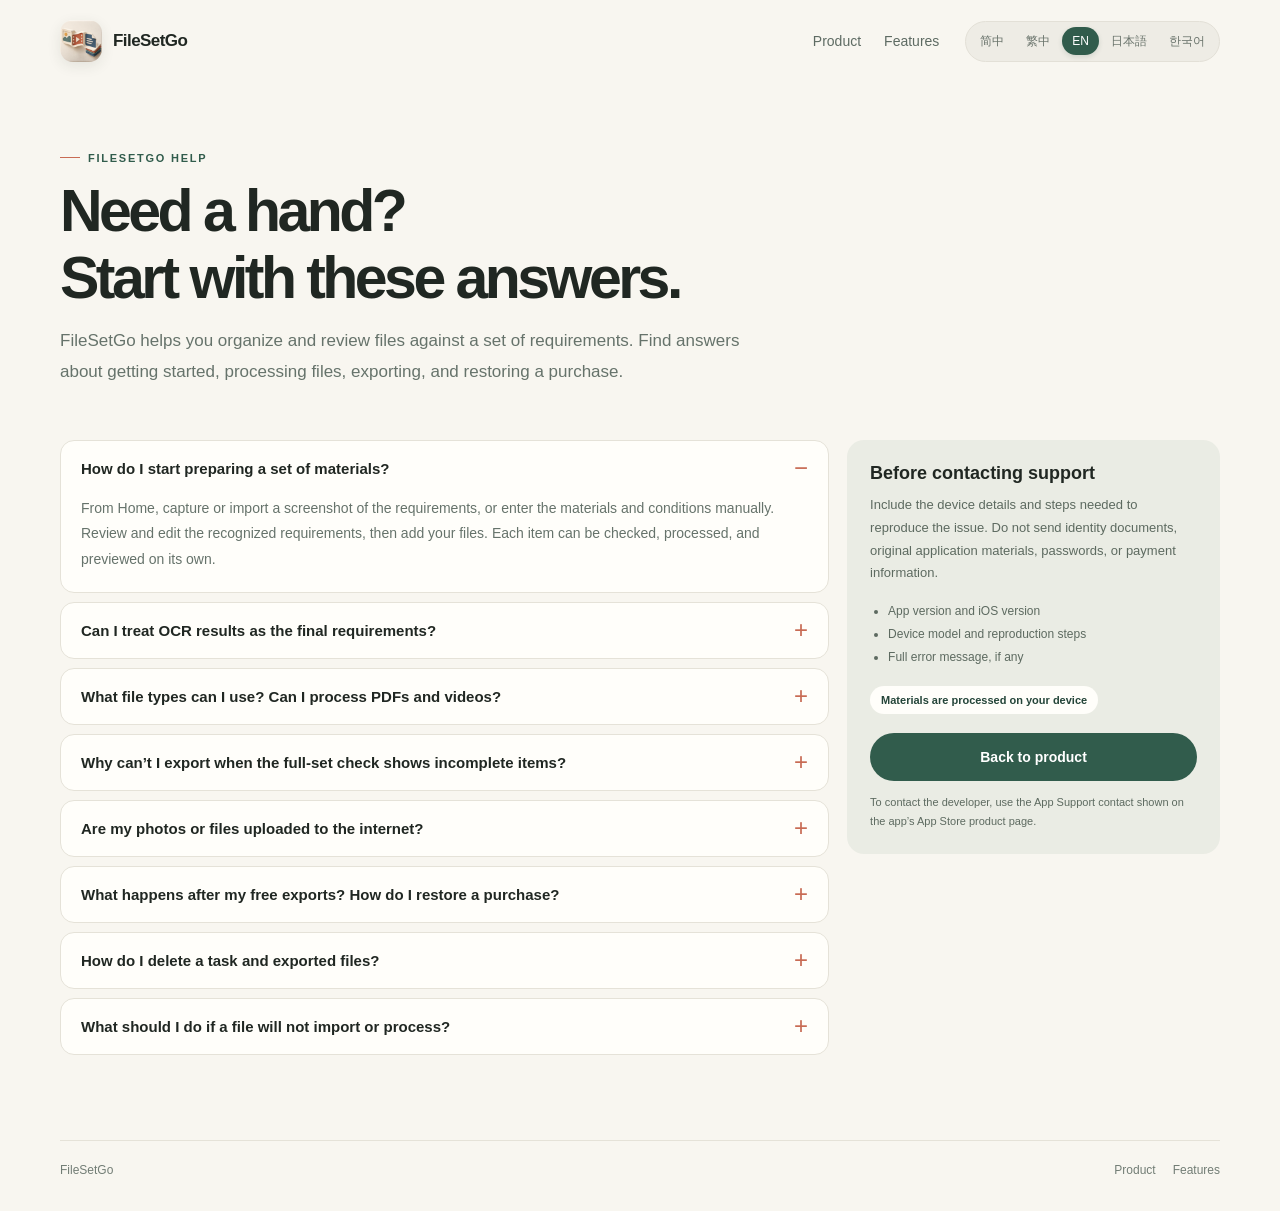
==== support.html @ eb893de4 "Add files via upload" ====
<!doctype html>
<html lang="zh-Hans">
<head>
  <meta charset="utf-8">
  <meta name="viewport" content="width=device-width, initial-scale=1">
  <meta name="theme-color" content="#f8f6f0">
  <meta name="description" id="meta-description" content="资料整整好 FileSetGo 使用帮助：从要求截图识别到材料处理、整套检查、导出和恢复购买。">
  <link rel="icon" type="image/png" href="./assets/app-icon.png">
  <link rel="stylesheet" href="./assets/site.css">
  <link rel="alternate" hreflang="zh-Hans" href="?lang=zh-Hans">
  <link rel="alternate" hreflang="zh-Hant-HK" href="?lang=zh-Hant-HK">
  <link rel="alternate" hreflang="en" href="?lang=en">
  <link rel="alternate" hreflang="ja" href="?lang=ja">
  <link rel="alternate" hreflang="ko" href="?lang=ko">
  <title>技术支持 · 资料整整好 FileSetGo</title>
</head>
<body>
<div class="wrap">
  <header class="site-header">
    <a class="brand" href="./index.html" aria-label="FileSetGo home"><img src="./assets/app-icon.png" alt=""><span class="brand-name" data-copy="brand">资料整整好 · FileSetGo</span></a>
    <div class="header-actions">
      <nav class="main-nav" aria-label="Main navigation"><a href="./index.html" data-copy="navHome">产品介绍</a><a href="./index.html#features" data-copy="navFeatures">功能</a></nav>
      <div class="language-picker" aria-label="Select language">
        <button type="button" data-lang="zh-Hans" aria-current="true">简中</button><button type="button" data-lang="zh-Hant-HK">繁中</button><button type="button" data-lang="en">EN</button><button type="button" data-lang="ja">日本語</button><button type="button" data-lang="ko">한국어</button>
      </div>
    </div>
  </header>
  <main>
    <section class="support-hero">
      <span class="eyebrow" data-copy="eyebrow">FileSetGo 使用帮助</span>
      <h1 data-copy="heroTitle">遇到问题？<br>先从这里找答案。</h1>
      <p data-copy="heroBody">资料整整好帮助你按要求整理和检查材料。下面整理了开始使用、文件处理、导出与购买恢复的常见解答。</p>
    </section>
    <section class="support-layout">
      <div class="faq-list">
        <details open><summary data-copy="q1">怎样开始整理一套材料？</summary><div class="faq-answer"><p data-copy="a1">从首页选择拍摄或导入要求截图，也可以手动列出材料和条件。识别后先核对并修改要求，再添加材料。每一项材料都可以单独确认、处理和预览。</p></div></details>
        <details><summary data-copy="q2">OCR 识别结果可以直接当作最终要求吗？</summary><div class="faq-answer"><p data-copy="a2">不可以。OCR 只帮助提取图片文字，模糊、裁切或复杂排版可能影响识别。请对照原始要求逐项确认，必要时手动修改；是否符合提交机构要求，以对方最终规则为准。</p></div></details>
        <details><summary data-copy="q3">支持哪些材料？可以处理 PDF 和视频吗？</summary><div class="faq-answer"><p data-copy="a3">可导入常见照片和图片、文件与扫描件、PDF，以及支持的视频。图片可以裁剪或调整尺寸和文件大小；PDF 可以预览、合并和调整页面；视频可裁剪、压缩或提取静帧。具体可用操作取决于文件类型和要求。</p></div></details>
        <details><summary data-copy="q4">整套检查显示还有项目未完成，为什么不能导出？</summary><div class="faq-answer"><p data-copy="a4">请打开检查结果中标记的材料，补充要求或重新处理后再检查。只有必需材料均已完成且通过当前检查，整套材料才可导出。自动检查用于整理参考，不代表平台或机构的最终审核结论。</p></div></details>
        <details><summary data-copy="q5">我的照片或文件会上传到网上吗？</summary><div class="faq-answer"><p data-copy="a5">导入材料、OCR 和文件处理都在设备本地完成，原始材料不会上传到 FileSetGo 的开发者服务器。购买、恢复购买与 App Store 版本检查会连接 Apple 服务；你主动保存或分享时，文件会交给所选的系统服务或 App。</p></div></details>
        <details><summary data-copy="q6">免费导出次数用完后，如何购买或恢复？</summary><div class="faq-answer"><p data-copy="a6">每台设备可免费成功导出 2 次。之后可在 App「设置」→「导出权限」中购买一次性永久解锁，以后不限次数导出。若已购买，请在同一页面点「恢复购买」，并确认设备已登录购买时使用的 Apple 账户。</p></div></details>
        <details><summary data-copy="q7">怎样删除任务和导出的文件？</summary><div class="faq-answer"><p data-copy="a7">在 App 中删除对应任务会清理 App 管理的相关文件。保存或分享至「照片」「文件」或其他 App 的副本由相应位置管理，需要分别前往该位置删除。设备备份行为取决于 iOS 设置。</p></div></details>
        <details><summary data-copy="q8">文件无法导入或处理时该怎么办？</summary><div class="faq-answer"><p data-copy="a8">先确认格式受支持、文件可正常打开、设备有足够存储空间。如果从照片图库导入，请检查 iOS「设置」中的照片权限；拍照时检查相机权限。若仍失败，请记录 App 版本、iOS 版本、设备型号、操作步骤和错误提示。</p></div></details>
      </div>
      <aside class="support-aside">
        <h2 data-copy="asideTitle">联系支持前，准备这些信息</h2>
        <p data-copy="asideBody">描述问题时附上必要的环境与步骤，能帮助我们更快定位。请勿发送身份证件、原始申请材料、密码或付款信息。</p>
        <ul><li data-copy="asideItem1">App 版本与 iOS 版本</li><li data-copy="asideItem2">设备型号与可复现步骤</li><li data-copy="asideItem3">完整错误提示（如有）</li></ul>
        <span class="support-chip" data-copy="asideChip">材料处理在设备本地完成</span>
        <a class="button button-primary" href="./index.html" data-copy="asideButton">返回产品介绍</a>
        <p class="small-note" data-copy="asideFoot">如需联系开发者，请使用 App Store 产品页面提供的「App 支持」联系方式。</p>
      </aside>
    </section>
  </main>
  <footer class="footer"><span data-copy="footerBrand">资料整整好 · FileSetGo</span><div class="footer-links"><a href="./index.html" data-copy="navHome">产品介绍</a><a href="./index.html#features" data-copy="navFeatures">功能</a></div></footer>
</div>

<script type="application/json" id="translations">
{
  "zh-Hans":{"title":"技术支持 · 资料整整好 FileSetGo","description":"资料整整好 FileSetGo 使用帮助：从要求截图识别到材料处理、整套检查、导出和恢复购买。","brand":"资料整整好 · FileSetGo","navHome":"产品介绍","navFeatures":"功能","eyebrow":"FileSetGo 使用帮助","heroTitle":"遇到问题？\\n先从这里找答案。","heroBody":"资料整整好帮助你按要求整理和检查材料。下面整理了开始使用、文件处理、导出与购买恢复的常见解答。","q1":"怎样开始整理一套材料？","a1":"从首页选择拍摄或导入要求截图，也可以手动列出材料和条件。识别后先核对并修改要求，再添加材料。每一项材料都可以单独确认、处理和预览。","q2":"OCR 识别结果可以直接当作最终要求吗？","a2":"不可以。OCR 只帮助提取图片文字，模糊、裁切或复杂排版可能影响识别。请对照原始要求逐项确认，必要时手动修改；是否符合提交机构要求，以对方最终规则为准。","q3":"支持哪些材料？可以处理 PDF 和视频吗？","a3":"可导入常见照片和图片、文件与扫描件、PDF，以及支持的视频。图片可以裁剪或调整尺寸和文件大小；PDF 可以预览、合并和调整页面；视频可裁剪、压缩或提取静帧。具体可用操作取决于文件类型和要求。","q4":"整套检查显示还有项目未完成，为什么不能导出？","a4":"请打开检查结果中标记的材料，补充要求或重新处理后再检查。只有必需材料均已完成且通过当前检查，整套材料才可导出。自动检查用于整理参考，不代表平台或机构的最终审核结论。","q5":"我的照片或文件会上传到网上吗？","a5":"导入材料、OCR 和文件处理都在设备本地完成，原始材料不会上传到 FileSetGo 的开发者服务器。购买、恢复购买与 App Store 版本检查会连接 Apple 服务；你主动保存或分享时，文件会交给所选的系统服务或 App。","q6":"免费导出次数用完后，如何购买或恢复？","a6":"每台设备可免费成功导出 2 次。之后可在 App「设置」→「导出权限」中购买一次性永久解锁，以后不限次数导出。若已购买，请在同一页面点「恢复购买」，并确认设备已登录购买时使用的 Apple 账户。","q7":"怎样删除任务和导出的文件？","a7":"在 App 中删除对应任务会清理 App 管理的相关文件。保存或分享至「照片」「文件」或其他 App 的副本由相应位置管理，需要分别前往该位置删除。设备备份行为取决于 iOS 设置。","q8":"文件无法导入或处理时该怎么办？","a8":"先确认格式受支持、文件可正常打开、设备有足够存储空间。如果从照片图库导入，请检查 iOS「设置」中的照片权限；拍照时检查相机权限。若仍失败，请记录 App 版本、iOS 版本、设备型号、操作步骤和错误提示。","asideTitle":"联系支持前，准备这些信息","asideBody":"描述问题时附上必要的环境与步骤，能帮助我们更快定位。请勿发送身份证件、原始申请材料、密码或付款信息。","asideItem1":"App 版本与 iOS 版本","asideItem2":"设备型号与可复现步骤","asideItem3":"完整错误提示（如有）","asideChip":"材料处理在设备本地完成","asideButton":"返回产品介绍","asideFoot":"如需联系开发者，请使用 App Store 产品页面提供的「App 支持」联系方式。","footerBrand":"资料整整好 · FileSetGo"},
  "zh-Hant-HK":{"title":"技術支援 · 資料整整好 FileSetGo","description":"資料整整好 FileSetGo 使用指南：由辨識要求截圖，到處理資料、檢查整套結果、匯出及恢復購買。","brand":"資料整整好 · FileSetGo","navHome":"產品介紹","navFeatures":"功能","eyebrow":"FileSetGo 使用指南","heroTitle":"遇到問題？\\n先在這裡找答案。","heroBody":"資料整整好助你按要求整理及檢查資料。以下解答涵蓋開始使用、檔案處理、匯出及恢復購買。","q1":"如何開始整理一套資料？","a1":"在首頁拍攝或匯入要求截圖，亦可手動列出資料及條件。辨識後先核對並修改要求，再加入資料。每項資料均可獨立確認、處理及預覽。","q2":"OCR 辨識結果可以直接當作最終要求嗎？","a2":"不可以。OCR 只協助擷取圖片文字；模糊、裁切或複雜排版可能影響辨識。請對照原始要求逐項確認，並在需要時手動修改；是否符合提交機構的要求，須以對方最終規則為準。","q3":"支援哪些資料？可以處理 PDF 和影片嗎？","a3":"可匯入常見相片和圖片、檔案及掃描文件、PDF，以及支援的影片。圖片可裁剪或調整尺寸及檔案大小；PDF 可預覽、合併及調整頁面；影片可裁剪、壓縮或擷取靜態畫面。可用操作視乎檔案類型和要求。","q4":"整套檢查顯示有項目未完成，為何不能匯出？","a4":"請開啟檢查結果中標示的資料，補充要求或重新處理，再次檢查。只有必需資料全部完成並通過目前檢查，整套資料才可匯出。自動檢查只供整理參考，並非平台或機構的最終審核結論。","q5":"我的相片或檔案會上載到網上嗎？","a5":"匯入資料、OCR 和檔案處理均在裝置本機完成，原始資料不會上載至 FileSetGo 開發者伺服器。購買、恢復購買及檢查 App Store 版本時會連接 Apple 服務；你主動儲存或分享時，檔案會交予所選系統服務或 App。","q6":"免費匯出次數用完後，如何購買或恢復？","a6":"每部裝置可免費成功匯出 2 次。之後可在 App「設定」→「匯出權限」購買一次性永久解鎖，之後不限次數匯出。如已購買，請在同一頁按「恢復購買」，並確認裝置已登入購買時使用的 Apple 帳戶。","q7":"如何刪除任務及已匯出的檔案？","a7":"在 App 刪除任務會清理 App 管理的相關檔案。已儲存或分享至「相片」「檔案」或其他 App 的副本由相應位置管理，須前往該位置分別刪除。裝置備份行為取決於 iOS 設定。","q8":"檔案無法匯入或處理時該怎麼辦？","a8":"先確認格式受支援、檔案可正常開啟，以及裝置有足夠儲存空間。如從相片圖庫匯入，請檢查 iOS「設定」內的相片權限；拍照時則檢查相機權限。如仍然失敗，請記下 App 版本、iOS 版本、裝置型號、操作步驟和錯誤提示。","asideTitle":"聯絡支援前，請準備以下資料","asideBody":"提供必要的裝置資料和操作步驟，有助我們更快找出問題。請勿傳送身份證明文件、原始申請資料、密碼或付款資料。","asideItem1":"App 版本及 iOS 版本","asideItem2":"裝置型號及重現步驟","asideItem3":"完整錯誤提示（如有）","asideChip":"資料在裝置本機處理","asideButton":"返回產品介紹","asideFoot":"如需聯絡開發者，請使用 App Store 產品頁面提供的「App 支援」聯絡方式。","footerBrand":"資料整整好 · FileSetGo"},
  "en":{"title":"Support · FileSetGo","description":"FileSetGo help for requirement screenshots, file processing, full-set checks, exports, and purchase restoration.","brand":"FileSetGo","navHome":"Product","navFeatures":"Features","eyebrow":"FileSetGo help","heroTitle":"Need a hand?\\nStart with these answers.","heroBody":"FileSetGo helps you organize and review files against a set of requirements. Find answers about getting started, processing files, exporting, and restoring a purchase.","q1":"How do I start preparing a set of materials?","a1":"From Home, capture or import a screenshot of the requirements, or enter the materials and conditions manually. Review and edit the recognized requirements, then add your files. Each item can be checked, processed, and previewed on its own.","q2":"Can I treat OCR results as the final requirements?","a2":"No. OCR helps extract text from an image. Blur, cropping, or complex layouts can affect recognition. Compare each result with the original instructions and edit it when needed. The receiving organization’s rules determine what is acceptable.","q3":"What file types can I use? Can I process PDFs and videos?","a3":"You can import common photos and images, files and scans, PDFs, and supported videos. Crop images or adjust their dimensions and file size; preview, merge, and rearrange PDF pages; trim or compress videos; or extract still frames. Available actions depend on the file and its requirements.","q4":"Why can’t I export when the full-set check shows incomplete items?","a4":"Open the flagged items, add or correct their requirements, or process them again, then rerun the check. Required items must be complete and pass the current checks before the full set can be exported. These checks help organize your work; they are not a final decision from a platform or organization.","q5":"Are my photos or files uploaded to the internet?","a5":"Imported materials, OCR, and file processing run on your device. Source files are not uploaded to FileSetGo developer servers. Purchases, restoration, and App Store version checks connect to Apple services. If you choose to save or share, files are handed to the system service or app you select.","q6":"What happens after my free exports? How do I restore a purchase?","a6":"Each device includes 2 successful exports at no charge. You can then make a one-time purchase in Settings → Export Access to unlock unlimited exports. If you already purchased, choose Restore Purchases on that screen and make sure you are signed in to the same Apple Account.","q7":"How do I delete a task and exported files?","a7":"Deleting a task in the app cleans up related files managed by FileSetGo. Copies saved or shared to Photos, Files, or another app are managed there and must be deleted separately. Device backups depend on your iOS settings.","q8":"What should I do if a file will not import or process?","a8":"Check that the format is supported, the file opens normally, and your device has enough free space. For imports from Photos, check Photos permission in iOS Settings; for capture, check Camera permission. If the issue continues, note your app and iOS versions, device model, steps to reproduce, and the full error message.","asideTitle":"Before contacting support","asideBody":"Include the device details and steps needed to reproduce the issue. Do not send identity documents, original application materials, passwords, or payment information.","asideItem1":"App version and iOS version","asideItem2":"Device model and reproduction steps","asideItem3":"Full error message, if any","asideChip":"Materials are processed on your device","asideButton":"Back to product","asideFoot":"To contact the developer, use the App Support contact shown on the app’s App Store product page.","footerBrand":"FileSetGo"},
  "ja":{"title":"サポート · FileSetGo","description":"FileSetGo の使い方：条件画像の認識、ファイル処理、一式確認、書き出し、購入の復元。","brand":"FileSetGo","navHome":"製品紹介","navFeatures":"機能","eyebrow":"FileSetGo サポート","heroTitle":"お困りですか？\\nまずはこちらをご確認ください。","heroBody":"FileSetGo は条件に沿った資料の整理と確認をサポートします。使い始め方、ファイル処理、書き出し、購入の復元についてご案内します。","q1":"資料一式の準備はどこから始めますか？","a1":"ホームで条件のスクリーンショットを撮影または読み込みます。資料と条件を手入力することもできます。認識結果を確認・編集してからファイルを追加してください。資料は項目ごとに確認、処理、プレビューできます。","q2":"OCR の結果を最終的な条件として使えますか？","a2":"いいえ。OCR は画像から文字を読み取る補助機能です。画像のぼやけ、切り抜き、複雑なレイアウトで認識結果が変わることがあります。元の案内と照らし合わせて確認し、必要に応じて修正してください。提出先の規則が最終判断となります。","q3":"どのようなファイルに対応していますか？PDF や動画も処理できますか？","a3":"一般的な写真・画像、ファイルやスキャン、PDF、対応する動画を読み込めます。画像の切り抜きやサイズ調整、PDF のプレビュー・結合・ページ整理、動画のトリミング・圧縮、静止画フレームの抽出に対応します。操作内容はファイルと条件によって異なります。","q4":"一式チェックに未完了項目があると書き出せないのはなぜですか？","a4":"該当する資料を開き、条件を追加・修正するか、もう一度処理してから再確認してください。必須項目が完了し、現在のチェックを通過すると一式を書き出せます。チェック結果は整理の参考であり、提出先の最終審査を示すものではありません。","q5":"写真やファイルはインターネットにアップロードされますか？","a5":"読み込んだ資料、OCR、ファイル処理は端末内で実行します。元ファイルを FileSetGo の開発者サーバーへアップロードしません。購入、復元、App Store のバージョン確認では Apple のサービスに接続します。保存や共有を選んだ場合、ファイルは選択したシステムサービスまたはアプリに渡されます。","q6":"無料の書き出し回数を使い切った後、購入や復元はどうしますか？","a6":"各端末で 2 回まで無料で書き出せます。その後、設定 → 書き出し権限から一度だけ購入して回数無制限にできます。購入済みの場合は同じ画面で「購入を復元」を選び、購入時と同じ Apple Account にサインインしていることを確認してください。","q7":"タスクや書き出したファイルを削除するには？","a7":"App 内でタスクを削除すると、FileSetGo が管理する関連ファイルも整理されます。「写真」「ファイル」やほかの App に保存・共有したコピーは、それぞれの場所で削除してください。端末のバックアップは iOS の設定に従います。","q8":"ファイルを読み込めない、または処理できない場合は？","a8":"対応形式であること、ファイルを正常に開けること、端末に十分な空き容量があることを確認してください。写真から読み込む場合は iOS 設定の写真アクセス、撮影時はカメラのアクセス権を確認します。解決しない場合は App と iOS のバージョン、端末の機種、再現手順、エラー全文を記録してください。","asideTitle":"サポートへ連絡する前に","asideBody":"問題の再現に必要な端末情報と手順をお知らせください。本人確認書類、申請元の資料、パスワード、決済情報は送らないでください。","asideItem1":"App と iOS のバージョン","asideItem2":"端末の機種と再現手順","asideItem3":"エラー全文（表示された場合）","asideChip":"資料は端末内で処理","asideButton":"製品紹介へ戻る","asideFoot":"開発者へのお問い合わせは、App Store の製品ページに記載された App サポート窓口をご利用ください。","footerBrand":"FileSetGo"},
  "ko":{"title":"지원 · FileSetGo","description":"FileSetGo 도움말: 요구 사항 이미지 인식, 파일 처리, 전체 검사, 내보내기 및 구매 복원.","brand":"FileSetGo","navHome":"제품 소개","navFeatures":"기능","eyebrow":"FileSetGo 도움말","heroTitle":"도움이 필요하신가요?\\n먼저 여기서 확인하세요.","heroBody":"FileSetGo는 요구 사항에 맞춰 자료를 정리하고 확인하도록 도와줍니다. 시작하기, 파일 처리, 내보내기, 구매 복원에 관한 답변을 확인하세요.","q1":"자료 모음을 어떻게 준비하기 시작하나요?","a1":"홈에서 요구 사항 스크린샷을 촬영하거나 가져오세요. 자료와 조건을 직접 입력할 수도 있습니다. 인식 결과를 확인하고 수정한 뒤 파일을 추가하세요. 각 항목을 따로 확인하고 처리하고 미리 볼 수 있습니다.","q2":"OCR 인식 결과를 최종 요구 사항으로 사용해도 되나요?","a2":"아니요. OCR은 이미지의 텍스트를 추출하는 데 도움을 줍니다. 흐림, 잘림, 복잡한 레이아웃 때문에 인식이 달라질 수 있습니다. 원본 안내와 대조해 확인하고 필요하면 수정하세요. 제출 기관의 최종 규칙을 따라야 합니다.","q3":"어떤 자료를 지원하나요? PDF와 동영상도 처리할 수 있나요?","a3":"일반 사진과 이미지, 파일 및 스캔본, PDF, 지원되는 동영상을 가져올 수 있습니다. 이미지를 자르거나 크기와 용량을 조정하고, PDF를 미리 보고 병합하거나 페이지를 정리할 수 있습니다. 동영상을 자르거나 압축하고 정지 화면을 추출할 수 있습니다. 사용 가능한 작업은 파일과 조건에 따라 다릅니다.","q4":"전체 검사에서 미완료 항목이 있으면 왜 내보낼 수 없나요?","a4":"표시된 자료를 열어 조건을 추가하거나 수정하고 다시 처리한 후 재검사하세요. 필수 항목이 모두 완료되고 현재 검사를 통과해야 전체 자료를 내보낼 수 있습니다. 자동 검사는 정리 참고용이며 플랫폼이나 기관의 최종 심사 결과를 의미하지 않습니다.","q5":"사진이나 파일이 인터넷에 업로드되나요?","a5":"가져온 자료, OCR, 파일 처리는 기기에서 실행됩니다. 원본 파일을 FileSetGo 개발자 서버에 업로드하지 않습니다. 구매, 복원, App Store 버전 확인 시 Apple 서비스에 연결됩니다. 저장이나 공유를 선택하면 파일이 선택한 시스템 서비스 또는 앱으로 전달됩니다.","q6":"무료 내보내기를 다 사용한 후 어떻게 구매하거나 복원하나요?","a6":"기기마다 성공적으로 2회까지 무료로 내보낼 수 있습니다. 이후 설정 → 내보내기 권한에서 1회 구매하여 무제한 내보내기를 잠금 해제할 수 있습니다. 이미 구매했다면 같은 화면에서 ‘구매 복원’을 누르고 구매에 사용한 Apple 계정에 로그인했는지 확인하세요.","q7":"작업과 내보낸 파일을 어떻게 삭제하나요?","a7":"앱에서 작업을 삭제하면 FileSetGo가 관리하는 관련 파일을 정리합니다. 사진, 파일 또는 다른 앱에 저장하거나 공유한 사본은 해당 위치에서 각각 삭제해야 합니다. 기기 백업은 iOS 설정에 따릅니다.","q8":"파일을 가져오거나 처리할 수 없으면 어떻게 하나요?","a8":"지원되는 형식인지, 파일이 정상적으로 열리는지, 기기에 여유 공간이 충분한지 확인하세요. 사진에서 가져오는 경우 iOS 설정의 사진 접근 권한을 확인하고 촬영 시에는 카메라 권한을 확인하세요. 계속 문제가 발생하면 앱과 iOS 버전, 기기 모델, 재현 단계, 전체 오류 메시지를 기록하세요.","asideTitle":"지원팀에 문의하기 전에","asideBody":"문제를 확인할 수 있도록 기기 정보와 재현 단계를 포함해 주세요. 신분증, 원본 신청 자료, 암호 또는 결제 정보를 보내지 마세요.","asideItem1":"앱 버전 및 iOS 버전","asideItem2":"기기 모델 및 재현 단계","asideItem3":"전체 오류 메시지(있는 경우)","asideChip":"자료는 기기에서 처리됩니다","asideButton":"제품 소개로 돌아가기","asideFoot":"개발자에게 문의하려면 App Store 제품 페이지에 표시된 앱 지원 연락처를 이용하세요.","footerBrand":"FileSetGo"}
}
</script>
<script src="./assets/site.js" defer></script>
</body>
</html>
---- assets/site.css ----
:root {
  color-scheme: light;
  --ink: #202722;
  --muted: #66736b;
  --paper: #f8f6f0;
  --white: #fffefa;
  --line: #e5e2d8;
  --green: #315c4c;
  --green-dark: #244539;
  --coral: #c86b54;
  --gold: #e6bd65;
  font-family: -apple-system, BlinkMacSystemFont, "DM Sans", "Noto Sans HK", "Noto Sans JP", "Noto Sans KR", "Segoe UI", sans-serif;
  color: var(--ink);
  background: var(--paper);
  font-synthesis: none;
}
* { box-sizing: border-box; }
html { scroll-behavior: smooth; }
body { margin: 0; min-width: 320px; background: var(--paper); }
a { color: inherit; text-decoration: none; }
button { font: inherit; }
.wrap { width: min(1160px, calc(100% - 48px)); margin-inline: auto; }
.site-header { height: 82px; display: flex; align-items: center; justify-content: space-between; gap: 20px; }
.brand { display: inline-flex; align-items: center; gap: 11px; font-weight: 700; letter-spacing: -.035em; }
.brand img { width: 42px; height: 42px; border-radius: 13px; box-shadow: 0 4px 14px #27382c18; }
.brand-name { font-size: 17px; }
.header-actions { display: flex; align-items: center; gap: 26px; }
.main-nav { display: flex; gap: 23px; color: #5e6b63; font-size: 14px; }
.main-nav a:hover, .footer a:hover { color: var(--coral); }
.language-picker { display: flex; align-items: center; padding: 4px; gap: 2px; background: #eeece5; border: 1px solid #e3e0d7; border-radius: 999px; }
.language-picker button { border: 0; background: transparent; color: #69736b; border-radius: 999px; padding: 7px 10px; cursor: pointer; font-size: 12px; }
.language-picker button[aria-current="true"] { color: white; background: var(--green); box-shadow: 0 2px 5px #24453924; }
.eyebrow { display: inline-flex; gap: 8px; align-items: center; text-transform: uppercase; letter-spacing: .16em; color: var(--green); font-size: 11px; font-weight: 700; }
.eyebrow::before { content: ""; width: 20px; height: 1px; background: var(--coral); }
.hero { position: relative; overflow: hidden; padding: 57px 0 75px; border-radius: 30px; background: radial-gradient(ellipse at 78% 3%, #f1e0c3 0, transparent 36%), linear-gradient(130deg, #fbfaf6 8%, #f0ede4 100%); }
.hero::after { position: absolute; z-index: 0; content: ""; width: 510px; height: 510px; right: -190px; bottom: -280px; border-radius: 50%; border: 1px solid #c86b5428; box-shadow: 0 0 0 46px #ffffff24, 0 0 0 92px #ffffff1c; }
.hero-grid { position: relative; z-index: 1; display: grid; grid-template-columns: 1fr .88fr; align-items: center; gap: 24px; min-height: 500px; }
.hero-copy { max-width: 585px; padding: 0 0 0 28px; }
.hero-copy h1 { margin: 19px 0 18px; max-width: 590px; white-space: pre-line; font-size: clamp(43px, 5vw, 68px); line-height: 1.12; letter-spacing: -.065em; font-weight: 700; }
.hero-copy p { max-width: 540px; color: #626d65; font-size: 18px; line-height: 1.8; margin: 0; }
.actions { display: flex; flex-wrap: wrap; align-items: center; gap: 12px; margin-top: 30px; }
.button { display: inline-flex; align-items: center; justify-content: center; min-height: 48px; border: 1px solid transparent; border-radius: 999px; padding: 0 21px; font-size: 14px; font-weight: 650; transition: transform .18s, box-shadow .18s; }
.button:hover { transform: translateY(-2px); box-shadow: 0 8px 20px #23352d18; }
.button-primary { color: #fff; background: var(--green); }
.button-quiet { color: var(--ink); border-color: #d8d5cc; background: #fffefa99; }
.hero-note { margin-top: 22px !important; font-size: 12px !important; color: #748077 !important; }
.visual { position: relative; min-height: 470px; display: grid; place-items: center; }
.visual-glow { position: absolute; width: 390px; height: 390px; border-radius: 50%; background: radial-gradient(circle, #ead9b9 0, #e9ddc444 45%, transparent 70%); }
.phone { position: relative; width: 248px; height: 486px; padding: 9px; overflow: hidden; border: 1px solid #b7b8b2; border-radius: 39px; background: #222b27; box-shadow: 0 34px 60px #27392e2b, 0 8px 16px #27392e19; transform: rotate(3deg); }
.phone-screen { width: 100%; height: 100%; overflow: hidden; border-radius: 30px; background: white; }
.phone-screen img { display: block; width: 100%; height: 100%; object-fit: cover; object-position: 50% 50%; transform: scale(1.36); }
.phone-island { position: absolute; z-index: 2; width: 79px; height: 20px; top: 17px; left: 50%; transform: translateX(-50%); border-radius: 20px; background: #171a18; }
.float-card { position: absolute; z-index: 3; border: 1px solid #ffffffd1; background: #fffefaed; backdrop-filter: blur(14px); border-radius: 16px; box-shadow: 0 16px 34px #27392e1b; padding: 13px 16px; }
.float-one { top: 74px; left: 0; transform: rotate(-4deg); }
.float-two { right: -3px; bottom: 75px; transform: rotate(3deg); }
.float-label { display: block; color: #78837b; font-size: 10px; letter-spacing: .1em; text-transform: uppercase; margin-bottom: 5px; }
.float-card strong { font-size: 14px; }
.float-dot { display: inline-block; width: 7px; height: 7px; margin-right: 5px; border-radius: 50%; background: #5c9c75; }
.trust-strip { display: grid; grid-template-columns: repeat(3,1fr); gap: 1px; margin: 34px 0 92px; border: 1px solid var(--line); border-radius: 16px; background: var(--line); overflow: hidden; }
.trust-item { display: flex; align-items: center; justify-content: center; gap: 10px; min-height: 66px; padding: 12px; background: #fbfaf6; color: #47564d; font-size: 13px; font-weight: 600; text-align: center; }
.trust-item span:first-child { color: var(--coral); font-size: 17px; }
.section { padding: 22px 0 88px; }
.section-head { display: flex; align-items: end; justify-content: space-between; gap: 30px; margin-bottom: 27px; }
.section-head h2 { max-width: 650px; font-size: clamp(29px, 4vw, 44px); line-height: 1.2; letter-spacing: -.05em; margin: 10px 0 0; }
.section-head p { max-width: 395px; color: var(--muted); font-size: 14px; line-height: 1.7; margin: 0; }
.steps { display: grid; grid-template-columns: repeat(4,1fr); gap: 12px; counter-reset: steps; }
.step { min-height: 190px; padding: 22px; border-radius: 17px; border: 1px solid var(--line); background: var(--white); counter-increment: steps; }
.step::before { display: block; content: "0" counter(steps); margin-bottom: 27px; color: var(--coral); font-size: 12px; font-weight: 700; letter-spacing: .12em; }
.step h3, .feature h3 { margin: 0 0 9px; font-size: 17px; letter-spacing: -.02em; }
.step p, .feature p { margin: 0; color: var(--muted); font-size: 13px; line-height: 1.72; }
.features { display: grid; grid-template-columns: repeat(3,1fr); gap: 12px; }
.feature { min-height: 205px; padding: 23px; border-radius: 17px; border: 1px solid var(--line); background: var(--white); }
.feature-icon { display: grid; place-items: center; width: 38px; height: 38px; margin-bottom: 21px; border-radius: 12px; color: var(--green-dark); background: #e9efe9; font-size: 17px; font-weight: 700; }
.privacy-panel { position: relative; overflow: hidden; display: grid; grid-template-columns: 1fr .7fr; align-items: center; gap: 28px; padding: 38px; border-radius: 23px; background: var(--green-dark); color: #fffefa; }
.privacy-panel::after { position: absolute; content: ""; width: 340px; height: 340px; right: -60px; bottom: -220px; border: 1px solid #ffffff28; border-radius: 50%; box-shadow: 0 0 0 36px #ffffff0c, 0 0 0 72px #ffffff09; }
.privacy-panel .eyebrow { color: #d4dfd2; }
.privacy-panel h2 { max-width: 560px; margin: 12px 0; font-size: clamp(29px, 4vw, 42px); line-height: 1.22; letter-spacing: -.045em; }
.privacy-panel p { max-width: 600px; margin: 0; color: #d1ddd4; font-size: 14px; line-height: 1.8; }
.privacy-facts { position: relative; z-index: 1; display: grid; gap: 9px; }
.privacy-fact { padding: 13px 15px; border: 1px solid #ffffff24; border-radius: 12px; background: #ffffff0d; font-size: 13px; color: #f4f4ed; }
.cta { display: flex; align-items: center; justify-content: space-between; gap: 24px; margin: 82px 0; padding: 26px 30px; border: 1px solid var(--line); border-radius: 18px; background: #fffefa; }
.cta h2 { margin: 0 0 6px; font-size: 23px; letter-spacing: -.04em; }
.cta p { margin: 0; color: var(--muted); font-size: 13px; }
.footer { display: flex; flex-wrap: wrap; align-items: center; justify-content: space-between; gap: 14px; padding: 22px 0 34px; border-top: 1px solid var(--line); color: #727d75; font-size: 12px; }
.footer-links { display: flex; gap: 17px; }
.support-hero { padding: 62px 0 38px; }
.support-hero h1 { max-width: 780px; margin: 14px 0; white-space: pre-line; font-size: clamp(38px, 5.5vw, 59px); line-height: 1.14; letter-spacing: -.06em; }
.support-hero p { max-width: 680px; margin: 0; color: var(--muted); font-size: 17px; line-height: 1.8; }
.support-layout { display: grid; grid-template-columns: minmax(0, 1.65fr) minmax(240px, .8fr); align-items: start; gap: 18px; padding: 15px 0 85px; }
.faq-list { display: grid; gap: 9px; }
.faq-list details { border: 1px solid var(--line); border-radius: 14px; background: var(--white); }
.faq-list summary { position: relative; list-style: none; cursor: pointer; padding: 19px 51px 19px 20px; font-size: 15px; font-weight: 650; }
.faq-list summary::-webkit-details-marker { display: none; }
.faq-list summary::after { position: absolute; content: "+"; right: 20px; top: 13px; color: var(--coral); font-size: 24px; font-weight: 400; }
.faq-list details[open] summary::after { content: "−"; }
.faq-answer { padding: 0 20px 20px; color: var(--muted); font-size: 14px; line-height: 1.8; }
.faq-answer p { margin: 0; }
.support-aside { position: sticky; top: 18px; padding: 23px; border-radius: 17px; background: #eaece4; }
.support-aside h2 { margin: 0 0 10px; font-size: 18px; }
.support-aside p { margin: 0; color: #5d6a60; font-size: 13px; line-height: 1.75; }
.support-aside ul { padding-left: 18px; margin: 15px 0 0; color: #5d6a60; font-size: 12px; line-height: 1.9; }
.support-chip { display: inline-flex; margin-top: 17px; border-radius: 999px; background: #fffefa; color: var(--green-dark); padding: 8px 11px; font-size: 11px; font-weight: 650; }
.support-aside .button { width: 100%; margin-top: 19px; }
.support-aside .small-note { margin-top: 12px; font-size: 11px; }
@media (max-width: 850px) {
  .wrap { width: min(100% - 34px, 670px); }
  .site-header { height: 72px; }
  .main-nav { display: none; }
  .hero { padding: 44px 0 48px; border-radius: 23px; }
  .hero-grid { grid-template-columns: 1fr; gap: 2px; }
  .hero-copy { padding: 0 16px; }
  .hero-copy h1 { max-width: 630px; font-size: clamp(41px, 10vw, 62px); }
  .hero-copy p { font-size: 16px; }
  .visual { min-height: 440px; }
  .phone { width: 207px; height: 407px; border-radius: 34px; }
  .phone-screen { border-radius: 26px; }
  .float-one { left: 3%; top: 68px; }
  .float-two { right: 2%; bottom: 70px; }
  .trust-strip { grid-template-columns: 1fr; margin: 22px 0 67px; }
  .trust-item { justify-content: flex-start; padding-left: 20px; min-height: 53px; }
  .section { padding-bottom: 64px; }
  .section-head { display: block; }
  .section-head p { margin-top: 14px; }
  .steps { grid-template-columns: repeat(2,1fr); }
  .step { min-height: 170px; }
  .step::before { margin-bottom: 18px; }
  .features { grid-template-columns: 1fr 1fr; }
  .feature { min-height: 190px; }
  .privacy-panel { grid-template-columns: 1fr; padding: 27px 22px; }
  .cta { align-items: flex-start; flex-direction: column; margin: 60px 0; }
  .support-hero { padding-top: 45px; }
  .support-layout { grid-template-columns: 1fr; padding-bottom: 60px; }
  .support-aside { position: static; }
}
@media (max-width: 460px) {
  .wrap { width: calc(100% - 28px); }
  .brand img { width: 36px; height: 36px; border-radius: 11px; }
  .brand-name { font-size: 14px; }
  .header-actions { gap: 8px; }
  .language-picker { gap: 0; }
  .language-picker button { padding: 7px 7px; font-size: 10px; }
  .hero-copy { padding: 0 6px; }
  .hero-copy h1 { font-size: 40px; }
  .hero-note { max-width: 330px; }
  .visual { min-height: 390px; }
  .phone { width: 180px; height: 356px; padding: 7px; border-radius: 30px; }
  .phone-screen { border-radius: 24px; }
  .phone-island { top: 13px; width: 66px; height: 17px; }
  .float-card { padding: 10px 11px; border-radius: 12px; }
  .float-one { top: 58px; }
  .float-two { bottom: 50px; }
  .float-card strong { font-size: 12px; }
  .steps, .features { grid-template-columns: 1fr; }
  .step, .feature { min-height: auto; }
  .step::before { margin-bottom: 17px; }
  .feature-icon { margin-bottom: 14px; }
  .footer { align-items: flex-start; flex-direction: column; }
}
@media (prefers-reduced-motion: reduce) { html { scroll-behavior: auto; } *, *::before, *::after { transition-duration: .01ms !important; animation-duration: .01ms !important; } }
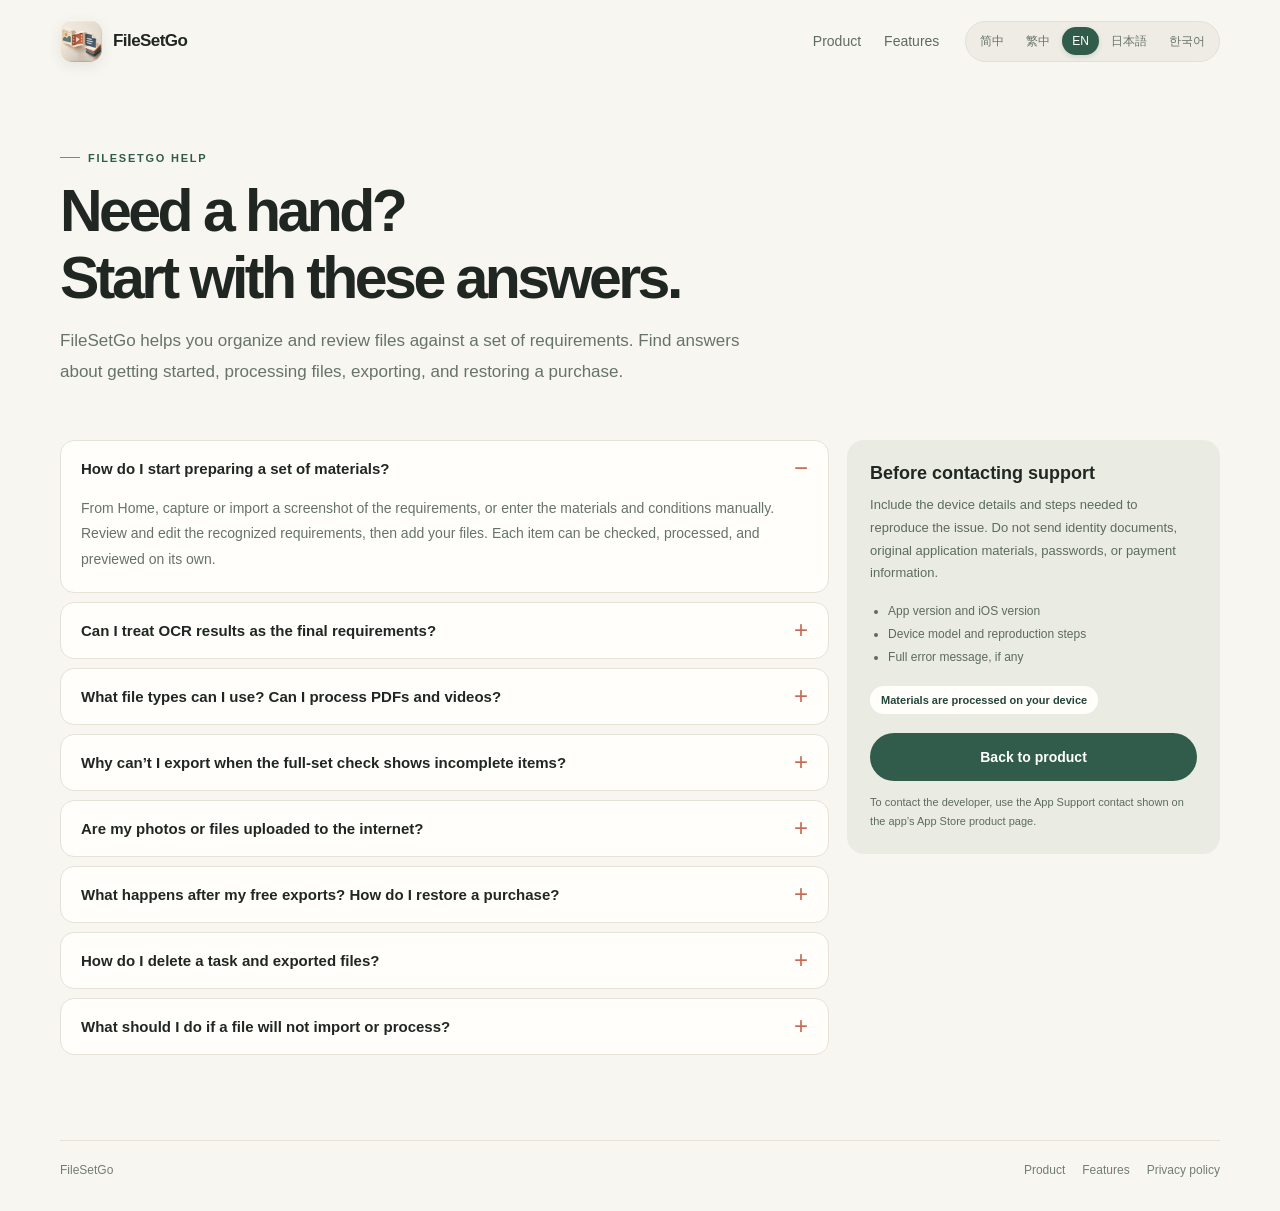
==== commit 324a23df: "Update App Store pages and add privacy policy" ====
--- a/support.html
+++ b/support.html
@@ -52,16 +52,191 @@
       </aside>
     </section>
   </main>
-  <footer class="footer"><span data-copy="footerBrand">资料整整好 · FileSetGo</span><div class="footer-links"><a href="./index.html" data-copy="navHome">产品介绍</a><a href="./index.html#features" data-copy="navFeatures">功能</a></div></footer>
+  <footer class="footer"><span data-copy="footerBrand">资料整整好 · FileSetGo</span><div class="footer-links"><a href="./index.html" data-copy="navHome">产品介绍</a><a href="./index.html#features" data-copy="navFeatures">功能</a><a href="./privacy.html" data-copy="privacyLink">隐私政策</a></div></footer>
 </div>
 
 <script type="application/json" id="translations">
 {
-  "zh-Hans":{"title":"技术支持 · 资料整整好 FileSetGo","description":"资料整整好 FileSetGo 使用帮助：从要求截图识别到材料处理、整套检查、导出和恢复购买。","brand":"资料整整好 · FileSetGo","navHome":"产品介绍","navFeatures":"功能","eyebrow":"FileSetGo 使用帮助","heroTitle":"遇到问题？\\n先从这里找答案。","heroBody":"资料整整好帮助你按要求整理和检查材料。下面整理了开始使用、文件处理、导出与购买恢复的常见解答。","q1":"怎样开始整理一套材料？","a1":"从首页选择拍摄或导入要求截图，也可以手动列出材料和条件。识别后先核对并修改要求，再添加材料。每一项材料都可以单独确认、处理和预览。","q2":"OCR 识别结果可以直接当作最终要求吗？","a2":"不可以。OCR 只帮助提取图片文字，模糊、裁切或复杂排版可能影响识别。请对照原始要求逐项确认，必要时手动修改；是否符合提交机构要求，以对方最终规则为准。","q3":"支持哪些材料？可以处理 PDF 和视频吗？","a3":"可导入常见照片和图片、文件与扫描件、PDF，以及支持的视频。图片可以裁剪或调整尺寸和文件大小；PDF 可以预览、合并和调整页面；视频可裁剪、压缩或提取静帧。具体可用操作取决于文件类型和要求。","q4":"整套检查显示还有项目未完成，为什么不能导出？","a4":"请打开检查结果中标记的材料，补充要求或重新处理后再检查。只有必需材料均已完成且通过当前检查，整套材料才可导出。自动检查用于整理参考，不代表平台或机构的最终审核结论。","q5":"我的照片或文件会上传到网上吗？","a5":"导入材料、OCR 和文件处理都在设备本地完成，原始材料不会上传到 FileSetGo 的开发者服务器。购买、恢复购买与 App Store 版本检查会连接 Apple 服务；你主动保存或分享时，文件会交给所选的系统服务或 App。","q6":"免费导出次数用完后，如何购买或恢复？","a6":"每台设备可免费成功导出 2 次。之后可在 App「设置」→「导出权限」中购买一次性永久解锁，以后不限次数导出。若已购买，请在同一页面点「恢复购买」，并确认设备已登录购买时使用的 Apple 账户。","q7":"怎样删除任务和导出的文件？","a7":"在 App 中删除对应任务会清理 App 管理的相关文件。保存或分享至「照片」「文件」或其他 App 的副本由相应位置管理，需要分别前往该位置删除。设备备份行为取决于 iOS 设置。","q8":"文件无法导入或处理时该怎么办？","a8":"先确认格式受支持、文件可正常打开、设备有足够存储空间。如果从照片图库导入，请检查 iOS「设置」中的照片权限；拍照时检查相机权限。若仍失败，请记录 App 版本、iOS 版本、设备型号、操作步骤和错误提示。","asideTitle":"联系支持前，准备这些信息","asideBody":"描述问题时附上必要的环境与步骤，能帮助我们更快定位。请勿发送身份证件、原始申请材料、密码或付款信息。","asideItem1":"App 版本与 iOS 版本","asideItem2":"设备型号与可复现步骤","asideItem3":"完整错误提示（如有）","asideChip":"材料处理在设备本地完成","asideButton":"返回产品介绍","asideFoot":"如需联系开发者，请使用 App Store 产品页面提供的「App 支持」联系方式。","footerBrand":"资料整整好 · FileSetGo"},
-  "zh-Hant-HK":{"title":"技術支援 · 資料整整好 FileSetGo","description":"資料整整好 FileSetGo 使用指南：由辨識要求截圖，到處理資料、檢查整套結果、匯出及恢復購買。","brand":"資料整整好 · FileSetGo","navHome":"產品介紹","navFeatures":"功能","eyebrow":"FileSetGo 使用指南","heroTitle":"遇到問題？\\n先在這裡找答案。","heroBody":"資料整整好助你按要求整理及檢查資料。以下解答涵蓋開始使用、檔案處理、匯出及恢復購買。","q1":"如何開始整理一套資料？","a1":"在首頁拍攝或匯入要求截圖，亦可手動列出資料及條件。辨識後先核對並修改要求，再加入資料。每項資料均可獨立確認、處理及預覽。","q2":"OCR 辨識結果可以直接當作最終要求嗎？","a2":"不可以。OCR 只協助擷取圖片文字；模糊、裁切或複雜排版可能影響辨識。請對照原始要求逐項確認，並在需要時手動修改；是否符合提交機構的要求，須以對方最終規則為準。","q3":"支援哪些資料？可以處理 PDF 和影片嗎？","a3":"可匯入常見相片和圖片、檔案及掃描文件、PDF，以及支援的影片。圖片可裁剪或調整尺寸及檔案大小；PDF 可預覽、合併及調整頁面；影片可裁剪、壓縮或擷取靜態畫面。可用操作視乎檔案類型和要求。","q4":"整套檢查顯示有項目未完成，為何不能匯出？","a4":"請開啟檢查結果中標示的資料，補充要求或重新處理，再次檢查。只有必需資料全部完成並通過目前檢查，整套資料才可匯出。自動檢查只供整理參考，並非平台或機構的最終審核結論。","q5":"我的相片或檔案會上載到網上嗎？","a5":"匯入資料、OCR 和檔案處理均在裝置本機完成，原始資料不會上載至 FileSetGo 開發者伺服器。購買、恢復購買及檢查 App Store 版本時會連接 Apple 服務；你主動儲存或分享時，檔案會交予所選系統服務或 App。","q6":"免費匯出次數用完後，如何購買或恢復？","a6":"每部裝置可免費成功匯出 2 次。之後可在 App「設定」→「匯出權限」購買一次性永久解鎖，之後不限次數匯出。如已購買，請在同一頁按「恢復購買」，並確認裝置已登入購買時使用的 Apple 帳戶。","q7":"如何刪除任務及已匯出的檔案？","a7":"在 App 刪除任務會清理 App 管理的相關檔案。已儲存或分享至「相片」「檔案」或其他 App 的副本由相應位置管理，須前往該位置分別刪除。裝置備份行為取決於 iOS 設定。","q8":"檔案無法匯入或處理時該怎麼辦？","a8":"先確認格式受支援、檔案可正常開啟，以及裝置有足夠儲存空間。如從相片圖庫匯入，請檢查 iOS「設定」內的相片權限；拍照時則檢查相機權限。如仍然失敗，請記下 App 版本、iOS 版本、裝置型號、操作步驟和錯誤提示。","asideTitle":"聯絡支援前，請準備以下資料","asideBody":"提供必要的裝置資料和操作步驟，有助我們更快找出問題。請勿傳送身份證明文件、原始申請資料、密碼或付款資料。","asideItem1":"App 版本及 iOS 版本","asideItem2":"裝置型號及重現步驟","asideItem3":"完整錯誤提示（如有）","asideChip":"資料在裝置本機處理","asideButton":"返回產品介紹","asideFoot":"如需聯絡開發者，請使用 App Store 產品頁面提供的「App 支援」聯絡方式。","footerBrand":"資料整整好 · FileSetGo"},
-  "en":{"title":"Support · FileSetGo","description":"FileSetGo help for requirement screenshots, file processing, full-set checks, exports, and purchase restoration.","brand":"FileSetGo","navHome":"Product","navFeatures":"Features","eyebrow":"FileSetGo help","heroTitle":"Need a hand?\\nStart with these answers.","heroBody":"FileSetGo helps you organize and review files against a set of requirements. Find answers about getting started, processing files, exporting, and restoring a purchase.","q1":"How do I start preparing a set of materials?","a1":"From Home, capture or import a screenshot of the requirements, or enter the materials and conditions manually. Review and edit the recognized requirements, then add your files. Each item can be checked, processed, and previewed on its own.","q2":"Can I treat OCR results as the final requirements?","a2":"No. OCR helps extract text from an image. Blur, cropping, or complex layouts can affect recognition. Compare each result with the original instructions and edit it when needed. The receiving organization’s rules determine what is acceptable.","q3":"What file types can I use? Can I process PDFs and videos?","a3":"You can import common photos and images, files and scans, PDFs, and supported videos. Crop images or adjust their dimensions and file size; preview, merge, and rearrange PDF pages; trim or compress videos; or extract still frames. Available actions depend on the file and its requirements.","q4":"Why can’t I export when the full-set check shows incomplete items?","a4":"Open the flagged items, add or correct their requirements, or process them again, then rerun the check. Required items must be complete and pass the current checks before the full set can be exported. These checks help organize your work; they are not a final decision from a platform or organization.","q5":"Are my photos or files uploaded to the internet?","a5":"Imported materials, OCR, and file processing run on your device. Source files are not uploaded to FileSetGo developer servers. Purchases, restoration, and App Store version checks connect to Apple services. If you choose to save or share, files are handed to the system service or app you select.","q6":"What happens after my free exports? How do I restore a purchase?","a6":"Each device includes 2 successful exports at no charge. You can then make a one-time purchase in Settings → Export Access to unlock unlimited exports. If you already purchased, choose Restore Purchases on that screen and make sure you are signed in to the same Apple Account.","q7":"How do I delete a task and exported files?","a7":"Deleting a task in the app cleans up related files managed by FileSetGo. Copies saved or shared to Photos, Files, or another app are managed there and must be deleted separately. Device backups depend on your iOS settings.","q8":"What should I do if a file will not import or process?","a8":"Check that the format is supported, the file opens normally, and your device has enough free space. For imports from Photos, check Photos permission in iOS Settings; for capture, check Camera permission. If the issue continues, note your app and iOS versions, device model, steps to reproduce, and the full error message.","asideTitle":"Before contacting support","asideBody":"Include the device details and steps needed to reproduce the issue. Do not send identity documents, original application materials, passwords, or payment information.","asideItem1":"App version and iOS version","asideItem2":"Device model and reproduction steps","asideItem3":"Full error message, if any","asideChip":"Materials are processed on your device","asideButton":"Back to product","asideFoot":"To contact the developer, use the App Support contact shown on the app’s App Store product page.","footerBrand":"FileSetGo"},
-  "ja":{"title":"サポート · FileSetGo","description":"FileSetGo の使い方：条件画像の認識、ファイル処理、一式確認、書き出し、購入の復元。","brand":"FileSetGo","navHome":"製品紹介","navFeatures":"機能","eyebrow":"FileSetGo サポート","heroTitle":"お困りですか？\\nまずはこちらをご確認ください。","heroBody":"FileSetGo は条件に沿った資料の整理と確認をサポートします。使い始め方、ファイル処理、書き出し、購入の復元についてご案内します。","q1":"資料一式の準備はどこから始めますか？","a1":"ホームで条件のスクリーンショットを撮影または読み込みます。資料と条件を手入力することもできます。認識結果を確認・編集してからファイルを追加してください。資料は項目ごとに確認、処理、プレビューできます。","q2":"OCR の結果を最終的な条件として使えますか？","a2":"いいえ。OCR は画像から文字を読み取る補助機能です。画像のぼやけ、切り抜き、複雑なレイアウトで認識結果が変わることがあります。元の案内と照らし合わせて確認し、必要に応じて修正してください。提出先の規則が最終判断となります。","q3":"どのようなファイルに対応していますか？PDF や動画も処理できますか？","a3":"一般的な写真・画像、ファイルやスキャン、PDF、対応する動画を読み込めます。画像の切り抜きやサイズ調整、PDF のプレビュー・結合・ページ整理、動画のトリミング・圧縮、静止画フレームの抽出に対応します。操作内容はファイルと条件によって異なります。","q4":"一式チェックに未完了項目があると書き出せないのはなぜですか？","a4":"該当する資料を開き、条件を追加・修正するか、もう一度処理してから再確認してください。必須項目が完了し、現在のチェックを通過すると一式を書き出せます。チェック結果は整理の参考であり、提出先の最終審査を示すものではありません。","q5":"写真やファイルはインターネットにアップロードされますか？","a5":"読み込んだ資料、OCR、ファイル処理は端末内で実行します。元ファイルを FileSetGo の開発者サーバーへアップロードしません。購入、復元、App Store のバージョン確認では Apple のサービスに接続します。保存や共有を選んだ場合、ファイルは選択したシステムサービスまたはアプリに渡されます。","q6":"無料の書き出し回数を使い切った後、購入や復元はどうしますか？","a6":"各端末で 2 回まで無料で書き出せます。その後、設定 → 書き出し権限から一度だけ購入して回数無制限にできます。購入済みの場合は同じ画面で「購入を復元」を選び、購入時と同じ Apple Account にサインインしていることを確認してください。","q7":"タスクや書き出したファイルを削除するには？","a7":"App 内でタスクを削除すると、FileSetGo が管理する関連ファイルも整理されます。「写真」「ファイル」やほかの App に保存・共有したコピーは、それぞれの場所で削除してください。端末のバックアップは iOS の設定に従います。","q8":"ファイルを読み込めない、または処理できない場合は？","a8":"対応形式であること、ファイルを正常に開けること、端末に十分な空き容量があることを確認してください。写真から読み込む場合は iOS 設定の写真アクセス、撮影時はカメラのアクセス権を確認します。解決しない場合は App と iOS のバージョン、端末の機種、再現手順、エラー全文を記録してください。","asideTitle":"サポートへ連絡する前に","asideBody":"問題の再現に必要な端末情報と手順をお知らせください。本人確認書類、申請元の資料、パスワード、決済情報は送らないでください。","asideItem1":"App と iOS のバージョン","asideItem2":"端末の機種と再現手順","asideItem3":"エラー全文（表示された場合）","asideChip":"資料は端末内で処理","asideButton":"製品紹介へ戻る","asideFoot":"開発者へのお問い合わせは、App Store の製品ページに記載された App サポート窓口をご利用ください。","footerBrand":"FileSetGo"},
-  "ko":{"title":"지원 · FileSetGo","description":"FileSetGo 도움말: 요구 사항 이미지 인식, 파일 처리, 전체 검사, 내보내기 및 구매 복원.","brand":"FileSetGo","navHome":"제품 소개","navFeatures":"기능","eyebrow":"FileSetGo 도움말","heroTitle":"도움이 필요하신가요?\\n먼저 여기서 확인하세요.","heroBody":"FileSetGo는 요구 사항에 맞춰 자료를 정리하고 확인하도록 도와줍니다. 시작하기, 파일 처리, 내보내기, 구매 복원에 관한 답변을 확인하세요.","q1":"자료 모음을 어떻게 준비하기 시작하나요?","a1":"홈에서 요구 사항 스크린샷을 촬영하거나 가져오세요. 자료와 조건을 직접 입력할 수도 있습니다. 인식 결과를 확인하고 수정한 뒤 파일을 추가하세요. 각 항목을 따로 확인하고 처리하고 미리 볼 수 있습니다.","q2":"OCR 인식 결과를 최종 요구 사항으로 사용해도 되나요?","a2":"아니요. OCR은 이미지의 텍스트를 추출하는 데 도움을 줍니다. 흐림, 잘림, 복잡한 레이아웃 때문에 인식이 달라질 수 있습니다. 원본 안내와 대조해 확인하고 필요하면 수정하세요. 제출 기관의 최종 규칙을 따라야 합니다.","q3":"어떤 자료를 지원하나요? PDF와 동영상도 처리할 수 있나요?","a3":"일반 사진과 이미지, 파일 및 스캔본, PDF, 지원되는 동영상을 가져올 수 있습니다. 이미지를 자르거나 크기와 용량을 조정하고, PDF를 미리 보고 병합하거나 페이지를 정리할 수 있습니다. 동영상을 자르거나 압축하고 정지 화면을 추출할 수 있습니다. 사용 가능한 작업은 파일과 조건에 따라 다릅니다.","q4":"전체 검사에서 미완료 항목이 있으면 왜 내보낼 수 없나요?","a4":"표시된 자료를 열어 조건을 추가하거나 수정하고 다시 처리한 후 재검사하세요. 필수 항목이 모두 완료되고 현재 검사를 통과해야 전체 자료를 내보낼 수 있습니다. 자동 검사는 정리 참고용이며 플랫폼이나 기관의 최종 심사 결과를 의미하지 않습니다.","q5":"사진이나 파일이 인터넷에 업로드되나요?","a5":"가져온 자료, OCR, 파일 처리는 기기에서 실행됩니다. 원본 파일을 FileSetGo 개발자 서버에 업로드하지 않습니다. 구매, 복원, App Store 버전 확인 시 Apple 서비스에 연결됩니다. 저장이나 공유를 선택하면 파일이 선택한 시스템 서비스 또는 앱으로 전달됩니다.","q6":"무료 내보내기를 다 사용한 후 어떻게 구매하거나 복원하나요?","a6":"기기마다 성공적으로 2회까지 무료로 내보낼 수 있습니다. 이후 설정 → 내보내기 권한에서 1회 구매하여 무제한 내보내기를 잠금 해제할 수 있습니다. 이미 구매했다면 같은 화면에서 ‘구매 복원’을 누르고 구매에 사용한 Apple 계정에 로그인했는지 확인하세요.","q7":"작업과 내보낸 파일을 어떻게 삭제하나요?","a7":"앱에서 작업을 삭제하면 FileSetGo가 관리하는 관련 파일을 정리합니다. 사진, 파일 또는 다른 앱에 저장하거나 공유한 사본은 해당 위치에서 각각 삭제해야 합니다. 기기 백업은 iOS 설정에 따릅니다.","q8":"파일을 가져오거나 처리할 수 없으면 어떻게 하나요?","a8":"지원되는 형식인지, 파일이 정상적으로 열리는지, 기기에 여유 공간이 충분한지 확인하세요. 사진에서 가져오는 경우 iOS 설정의 사진 접근 권한을 확인하고 촬영 시에는 카메라 권한을 확인하세요. 계속 문제가 발생하면 앱과 iOS 버전, 기기 모델, 재현 단계, 전체 오류 메시지를 기록하세요.","asideTitle":"지원팀에 문의하기 전에","asideBody":"문제를 확인할 수 있도록 기기 정보와 재현 단계를 포함해 주세요. 신분증, 원본 신청 자료, 암호 또는 결제 정보를 보내지 마세요.","asideItem1":"앱 버전 및 iOS 버전","asideItem2":"기기 모델 및 재현 단계","asideItem3":"전체 오류 메시지(있는 경우)","asideChip":"자료는 기기에서 처리됩니다","asideButton":"제품 소개로 돌아가기","asideFoot":"개발자에게 문의하려면 App Store 제품 페이지에 표시된 앱 지원 연락처를 이용하세요.","footerBrand":"FileSetGo"}
+  "zh-Hans": {
+    "title": "技术支持 · 资料整整好 FileSetGo",
+    "description": "资料整整好 FileSetGo 使用帮助：从要求截图识别到材料处理、整套检查、导出和恢复购买。",
+    "brand": "资料整整好 · FileSetGo",
+    "navHome": "产品介绍",
+    "navFeatures": "功能",
+    "eyebrow": "FileSetGo 使用帮助",
+    "heroTitle": "遇到问题？\\n先从这里找答案。",
+    "heroBody": "资料整整好帮助你按要求整理和检查材料。下面整理了开始使用、文件处理、导出与购买恢复的常见解答。",
+    "q1": "怎样开始整理一套材料？",
+    "a1": "从首页选择拍摄或导入要求截图，也可以手动列出材料和条件。识别后先核对并修改要求，再添加材料。每一项材料都可以单独确认、处理和预览。",
+    "q2": "OCR 识别结果可以直接当作最终要求吗？",
+    "a2": "不可以。OCR 只帮助提取图片文字，模糊、裁切或复杂排版可能影响识别。请对照原始要求逐项确认，必要时手动修改；是否符合提交机构要求，以对方最终规则为准。",
+    "q3": "支持哪些材料？可以处理 PDF 和视频吗？",
+    "a3": "可导入常见照片和图片、文件与扫描件、PDF，以及支持的视频。图片可以裁剪或调整尺寸和文件大小；PDF 可以预览、合并和调整页面；视频可裁剪、压缩或提取静帧。具体可用操作取决于文件类型和要求。",
+    "q4": "整套检查显示还有项目未完成，为什么不能导出？",
+    "a4": "请打开检查结果中标记的材料，补充要求或重新处理后再检查。只有必需材料均已完成且通过当前检查，整套材料才可导出。自动检查用于整理参考，不代表平台或机构的最终审核结论。",
+    "q5": "我的照片或文件会上传到网上吗？",
+    "a5": "导入材料、OCR 和文件处理都在设备本地完成，原始材料不会上传到 FileSetGo 的开发者服务器。购买、恢复购买与 App Store 版本检查会连接 Apple 服务；你主动保存或分享时，文件会交给所选的系统服务或 App。",
+    "q6": "免费导出次数用完后，如何购买或恢复？",
+    "a6": "每台设备可免费成功导出 2 次。之后可在 App「设置」→「导出权限」中购买一次性永久解锁，以后不限次数导出。若已购买，请在同一页面点「恢复购买」，并确认设备已登录购买时使用的 Apple 账户。",
+    "q7": "怎样删除任务和导出的文件？",
+    "a7": "在 App 中删除对应任务会清理 App 管理的相关文件。保存或分享至「照片」「文件」或其他 App 的副本由相应位置管理，需要分别前往该位置删除。设备备份行为取决于 iOS 设置。",
+    "q8": "文件无法导入或处理时该怎么办？",
+    "a8": "先确认格式受支持、文件可正常打开、设备有足够存储空间。如果从照片图库导入，请检查 iOS「设置」中的照片权限；拍照时检查相机权限。若仍失败，请记录 App 版本、iOS 版本、设备型号、操作步骤和错误提示。",
+    "asideTitle": "联系支持前，准备这些信息",
+    "asideBody": "描述问题时附上必要的环境与步骤，能帮助我们更快定位。请勿发送身份证件、原始申请材料、密码或付款信息。",
+    "asideItem1": "App 版本与 iOS 版本",
+    "asideItem2": "设备型号与可复现步骤",
+    "asideItem3": "完整错误提示（如有）",
+    "asideChip": "材料处理在设备本地完成",
+    "asideButton": "返回产品介绍",
+    "asideFoot": "如需联系开发者，请使用 App Store 产品页面提供的「App 支持」联系方式。",
+    "footerBrand": "资料整整好 · FileSetGo",
+    "privacyLink": "隐私政策"
+  },
+  "zh-Hant-HK": {
+    "title": "技術支援 · 資料整整好 FileSetGo",
+    "description": "資料整整好 FileSetGo 使用指南：由辨識要求截圖，到處理資料、檢查整套結果、匯出及恢復購買。",
+    "brand": "資料整整好 · FileSetGo",
+    "navHome": "產品介紹",
+    "navFeatures": "功能",
+    "eyebrow": "FileSetGo 使用指南",
+    "heroTitle": "遇到問題？\\n先在這裡找答案。",
+    "heroBody": "資料整整好助你按要求整理及檢查資料。以下解答涵蓋開始使用、檔案處理、匯出及恢復購買。",
+    "q1": "如何開始整理一套資料？",
+    "a1": "在首頁拍攝或匯入要求截圖，亦可手動列出資料及條件。辨識後先核對並修改要求，再加入資料。每項資料均可獨立確認、處理及預覽。",
+    "q2": "OCR 辨識結果可以直接當作最終要求嗎？",
+    "a2": "不可以。OCR 只協助擷取圖片文字；模糊、裁切或複雜排版可能影響辨識。請對照原始要求逐項確認，並在需要時手動修改；是否符合提交機構的要求，須以對方最終規則為準。",
+    "q3": "支援哪些資料？可以處理 PDF 和影片嗎？",
+    "a3": "可匯入常見相片和圖片、檔案及掃描文件、PDF，以及支援的影片。圖片可裁剪或調整尺寸及檔案大小；PDF 可預覽、合併及調整頁面；影片可裁剪、壓縮或擷取靜態畫面。可用操作視乎檔案類型和要求。",
+    "q4": "整套檢查顯示有項目未完成，為何不能匯出？",
+    "a4": "請開啟檢查結果中標示的資料，補充要求或重新處理，再次檢查。只有必需資料全部完成並通過目前檢查，整套資料才可匯出。自動檢查只供整理參考，並非平台或機構的最終審核結論。",
+    "q5": "我的相片或檔案會上載到網上嗎？",
+    "a5": "匯入資料、OCR 和檔案處理均在裝置本機完成，原始資料不會上載至 FileSetGo 開發者伺服器。購買、恢復購買及檢查 App Store 版本時會連接 Apple 服務；你主動儲存或分享時，檔案會交予所選系統服務或 App。",
+    "q6": "免費匯出次數用完後，如何購買或恢復？",
+    "a6": "每部裝置可免費成功匯出 2 次。之後可在 App「設定」→「匯出權限」購買一次性永久解鎖，之後不限次數匯出。如已購買，請在同一頁按「恢復購買」，並確認裝置已登入購買時使用的 Apple 帳戶。",
+    "q7": "如何刪除任務及已匯出的檔案？",
+    "a7": "在 App 刪除任務會清理 App 管理的相關檔案。已儲存或分享至「相片」「檔案」或其他 App 的副本由相應位置管理，須前往該位置分別刪除。裝置備份行為取決於 iOS 設定。",
+    "q8": "檔案無法匯入或處理時該怎麼辦？",
+    "a8": "先確認格式受支援、檔案可正常開啟，以及裝置有足夠儲存空間。如從相片圖庫匯入，請檢查 iOS「設定」內的相片權限；拍照時則檢查相機權限。如仍然失敗，請記下 App 版本、iOS 版本、裝置型號、操作步驟和錯誤提示。",
+    "asideTitle": "聯絡支援前，請準備以下資料",
+    "asideBody": "提供必要的裝置資料和操作步驟，有助我們更快找出問題。請勿傳送身份證明文件、原始申請資料、密碼或付款資料。",
+    "asideItem1": "App 版本及 iOS 版本",
+    "asideItem2": "裝置型號及重現步驟",
+    "asideItem3": "完整錯誤提示（如有）",
+    "asideChip": "資料在裝置本機處理",
+    "asideButton": "返回產品介紹",
+    "asideFoot": "如需聯絡開發者，請使用 App Store 產品頁面提供的「App 支援」聯絡方式。",
+    "footerBrand": "資料整整好 · FileSetGo",
+    "privacyLink": "私隱政策"
+  },
+  "en": {
+    "title": "Support · FileSetGo",
+    "description": "FileSetGo help for requirement screenshots, file processing, full-set checks, exports, and purchase restoration.",
+    "brand": "FileSetGo",
+    "navHome": "Product",
+    "navFeatures": "Features",
+    "eyebrow": "FileSetGo help",
+    "heroTitle": "Need a hand?\\nStart with these answers.",
+    "heroBody": "FileSetGo helps you organize and review files against a set of requirements. Find answers about getting started, processing files, exporting, and restoring a purchase.",
+    "q1": "How do I start preparing a set of materials?",
+    "a1": "From Home, capture or import a screenshot of the requirements, or enter the materials and conditions manually. Review and edit the recognized requirements, then add your files. Each item can be checked, processed, and previewed on its own.",
+    "q2": "Can I treat OCR results as the final requirements?",
+    "a2": "No. OCR helps extract text from an image. Blur, cropping, or complex layouts can affect recognition. Compare each result with the original instructions and edit it when needed. The receiving organization’s rules determine what is acceptable.",
+    "q3": "What file types can I use? Can I process PDFs and videos?",
+    "a3": "You can import common photos and images, files and scans, PDFs, and supported videos. Crop images or adjust their dimensions and file size; preview, merge, and rearrange PDF pages; trim or compress videos; or extract still frames. Available actions depend on the file and its requirements.",
+    "q4": "Why can’t I export when the full-set check shows incomplete items?",
+    "a4": "Open the flagged items, add or correct their requirements, or process them again, then rerun the check. Required items must be complete and pass the current checks before the full set can be exported. These checks help organize your work; they are not a final decision from a platform or organization.",
+    "q5": "Are my photos or files uploaded to the internet?",
+    "a5": "Imported materials, OCR, and file processing run on your device. Source files are not uploaded to FileSetGo developer servers. Purchases, restoration, and App Store version checks connect to Apple services. If you choose to save or share, files are handed to the system service or app you select.",
+    "q6": "What happens after my free exports? How do I restore a purchase?",
+    "a6": "Each device includes 2 successful exports at no charge. You can then make a one-time purchase in Settings → Export Access to unlock unlimited exports. If you already purchased, choose Restore Purchases on that screen and make sure you are signed in to the same Apple Account.",
+    "q7": "How do I delete a task and exported files?",
+    "a7": "Deleting a task in the app cleans up related files managed by FileSetGo. Copies saved or shared to Photos, Files, or another app are managed there and must be deleted separately. Device backups depend on your iOS settings.",
+    "q8": "What should I do if a file will not import or process?",
+    "a8": "Check that the format is supported, the file opens normally, and your device has enough free space. For imports from Photos, check Photos permission in iOS Settings; for capture, check Camera permission. If the issue continues, note your app and iOS versions, device model, steps to reproduce, and the full error message.",
+    "asideTitle": "Before contacting support",
+    "asideBody": "Include the device details and steps needed to reproduce the issue. Do not send identity documents, original application materials, passwords, or payment information.",
+    "asideItem1": "App version and iOS version",
+    "asideItem2": "Device model and reproduction steps",
+    "asideItem3": "Full error message, if any",
+    "asideChip": "Materials are processed on your device",
+    "asideButton": "Back to product",
+    "asideFoot": "To contact the developer, use the App Support contact shown on the app’s App Store product page.",
+    "footerBrand": "FileSetGo",
+    "privacyLink": "Privacy policy"
+  },
+  "ja": {
+    "title": "サポート · FileSetGo",
+    "description": "FileSetGo の使い方：条件画像の認識、ファイル処理、一式確認、書き出し、購入の復元。",
+    "brand": "FileSetGo",
+    "navHome": "製品紹介",
+    "navFeatures": "機能",
+    "eyebrow": "FileSetGo サポート",
+    "heroTitle": "お困りですか？\\nまずはこちらをご確認ください。",
+    "heroBody": "FileSetGo は条件に沿った資料の整理と確認をサポートします。使い始め方、ファイル処理、書き出し、購入の復元についてご案内します。",
+    "q1": "資料一式の準備はどこから始めますか？",
+    "a1": "ホームで条件のスクリーンショットを撮影または読み込みます。資料と条件を手入力することもできます。認識結果を確認・編集してからファイルを追加してください。資料は項目ごとに確認、処理、プレビューできます。",
+    "q2": "OCR の結果を最終的な条件として使えますか？",
+    "a2": "いいえ。OCR は画像から文字を読み取る補助機能です。画像のぼやけ、切り抜き、複雑なレイアウトで認識結果が変わることがあります。元の案内と照らし合わせて確認し、必要に応じて修正してください。提出先の規則が最終判断となります。",
+    "q3": "どのようなファイルに対応していますか？PDF や動画も処理できますか？",
+    "a3": "一般的な写真・画像、ファイルやスキャン、PDF、対応する動画を読み込めます。画像の切り抜きやサイズ調整、PDF のプレビュー・結合・ページ整理、動画のトリミング・圧縮、静止画フレームの抽出に対応します。操作内容はファイルと条件によって異なります。",
+    "q4": "一式チェックに未完了項目があると書き出せないのはなぜですか？",
+    "a4": "該当する資料を開き、条件を追加・修正するか、もう一度処理してから再確認してください。必須項目が完了し、現在のチェックを通過すると一式を書き出せます。チェック結果は整理の参考であり、提出先の最終審査を示すものではありません。",
+    "q5": "写真やファイルはインターネットにアップロードされますか？",
+    "a5": "読み込んだ資料、OCR、ファイル処理は端末内で実行します。元ファイルを FileSetGo の開発者サーバーへアップロードしません。購入、復元、App Store のバージョン確認では Apple のサービスに接続します。保存や共有を選んだ場合、ファイルは選択したシステムサービスまたはアプリに渡されます。",
+    "q6": "無料の書き出し回数を使い切った後、購入や復元はどうしますか？",
+    "a6": "各端末で 2 回まで無料で書き出せます。その後、設定 → 書き出し権限から一度だけ購入して回数無制限にできます。購入済みの場合は同じ画面で「購入を復元」を選び、購入時と同じ Apple Account にサインインしていることを確認してください。",
+    "q7": "タスクや書き出したファイルを削除するには？",
+    "a7": "App 内でタスクを削除すると、FileSetGo が管理する関連ファイルも整理されます。「写真」「ファイル」やほかの App に保存・共有したコピーは、それぞれの場所で削除してください。端末のバックアップは iOS の設定に従います。",
+    "q8": "ファイルを読み込めない、または処理できない場合は？",
+    "a8": "対応形式であること、ファイルを正常に開けること、端末に十分な空き容量があることを確認してください。写真から読み込む場合は iOS 設定の写真アクセス、撮影時はカメラのアクセス権を確認します。解決しない場合は App と iOS のバージョン、端末の機種、再現手順、エラー全文を記録してください。",
+    "asideTitle": "サポートへ連絡する前に",
+    "asideBody": "問題の再現に必要な端末情報と手順をお知らせください。本人確認書類、申請元の資料、パスワード、決済情報は送らないでください。",
+    "asideItem1": "App と iOS のバージョン",
+    "asideItem2": "端末の機種と再現手順",
+    "asideItem3": "エラー全文（表示された場合）",
+    "asideChip": "資料は端末内で処理",
+    "asideButton": "製品紹介へ戻る",
+    "asideFoot": "開発者へのお問い合わせは、App Store の製品ページに記載された App サポート窓口をご利用ください。",
+    "footerBrand": "FileSetGo",
+    "privacyLink": "プライバシーポリシー"
+  },
+  "ko": {
+    "title": "지원 · FileSetGo",
+    "description": "FileSetGo 도움말: 요구 사항 이미지 인식, 파일 처리, 전체 검사, 내보내기 및 구매 복원.",
+    "brand": "FileSetGo",
+    "navHome": "제품 소개",
+    "navFeatures": "기능",
+    "eyebrow": "FileSetGo 도움말",
+    "heroTitle": "도움이 필요하신가요?\\n먼저 여기서 확인하세요.",
+    "heroBody": "FileSetGo는 요구 사항에 맞춰 자료를 정리하고 확인하도록 도와줍니다. 시작하기, 파일 처리, 내보내기, 구매 복원에 관한 답변을 확인하세요.",
+    "q1": "자료 모음을 어떻게 준비하기 시작하나요?",
+    "a1": "홈에서 요구 사항 스크린샷을 촬영하거나 가져오세요. 자료와 조건을 직접 입력할 수도 있습니다. 인식 결과를 확인하고 수정한 뒤 파일을 추가하세요. 각 항목을 따로 확인하고 처리하고 미리 볼 수 있습니다.",
+    "q2": "OCR 인식 결과를 최종 요구 사항으로 사용해도 되나요?",
+    "a2": "아니요. OCR은 이미지의 텍스트를 추출하는 데 도움을 줍니다. 흐림, 잘림, 복잡한 레이아웃 때문에 인식이 달라질 수 있습니다. 원본 안내와 대조해 확인하고 필요하면 수정하세요. 제출 기관의 최종 규칙을 따라야 합니다.",
+    "q3": "어떤 자료를 지원하나요? PDF와 동영상도 처리할 수 있나요?",
+    "a3": "일반 사진과 이미지, 파일 및 스캔본, PDF, 지원되는 동영상을 가져올 수 있습니다. 이미지를 자르거나 크기와 용량을 조정하고, PDF를 미리 보고 병합하거나 페이지를 정리할 수 있습니다. 동영상을 자르거나 압축하고 정지 화면을 추출할 수 있습니다. 사용 가능한 작업은 파일과 조건에 따라 다릅니다.",
+    "q4": "전체 검사에서 미완료 항목이 있으면 왜 내보낼 수 없나요?",
+    "a4": "표시된 자료를 열어 조건을 추가하거나 수정하고 다시 처리한 후 재검사하세요. 필수 항목이 모두 완료되고 현재 검사를 통과해야 전체 자료를 내보낼 수 있습니다. 자동 검사는 정리 참고용이며 플랫폼이나 기관의 최종 심사 결과를 의미하지 않습니다.",
+    "q5": "사진이나 파일이 인터넷에 업로드되나요?",
+    "a5": "가져온 자료, OCR, 파일 처리는 기기에서 실행됩니다. 원본 파일을 FileSetGo 개발자 서버에 업로드하지 않습니다. 구매, 복원, App Store 버전 확인 시 Apple 서비스에 연결됩니다. 저장이나 공유를 선택하면 파일이 선택한 시스템 서비스 또는 앱으로 전달됩니다.",
+    "q6": "무료 내보내기를 다 사용한 후 어떻게 구매하거나 복원하나요?",
+    "a6": "기기마다 성공적으로 2회까지 무료로 내보낼 수 있습니다. 이후 설정 → 내보내기 권한에서 1회 구매하여 무제한 내보내기를 잠금 해제할 수 있습니다. 이미 구매했다면 같은 화면에서 ‘구매 복원’을 누르고 구매에 사용한 Apple 계정에 로그인했는지 확인하세요.",
+    "q7": "작업과 내보낸 파일을 어떻게 삭제하나요?",
+    "a7": "앱에서 작업을 삭제하면 FileSetGo가 관리하는 관련 파일을 정리합니다. 사진, 파일 또는 다른 앱에 저장하거나 공유한 사본은 해당 위치에서 각각 삭제해야 합니다. 기기 백업은 iOS 설정에 따릅니다.",
+    "q8": "파일을 가져오거나 처리할 수 없으면 어떻게 하나요?",
+    "a8": "지원되는 형식인지, 파일이 정상적으로 열리는지, 기기에 여유 공간이 충분한지 확인하세요. 사진에서 가져오는 경우 iOS 설정의 사진 접근 권한을 확인하고 촬영 시에는 카메라 권한을 확인하세요. 계속 문제가 발생하면 앱과 iOS 버전, 기기 모델, 재현 단계, 전체 오류 메시지를 기록하세요.",
+    "asideTitle": "지원팀에 문의하기 전에",
+    "asideBody": "문제를 확인할 수 있도록 기기 정보와 재현 단계를 포함해 주세요. 신분증, 원본 신청 자료, 암호 또는 결제 정보를 보내지 마세요.",
+    "asideItem1": "앱 버전 및 iOS 버전",
+    "asideItem2": "기기 모델 및 재현 단계",
+    "asideItem3": "전체 오류 메시지(있는 경우)",
+    "asideChip": "자료는 기기에서 처리됩니다",
+    "asideButton": "제품 소개로 돌아가기",
+    "asideFoot": "개발자에게 문의하려면 App Store 제품 페이지에 표시된 앱 지원 연락처를 이용하세요.",
+    "footerBrand": "FileSetGo",
+    "privacyLink": "개인정보 처리방침"
+  }
 }
 </script>
 <script src="./assets/site.js" defer></script>
